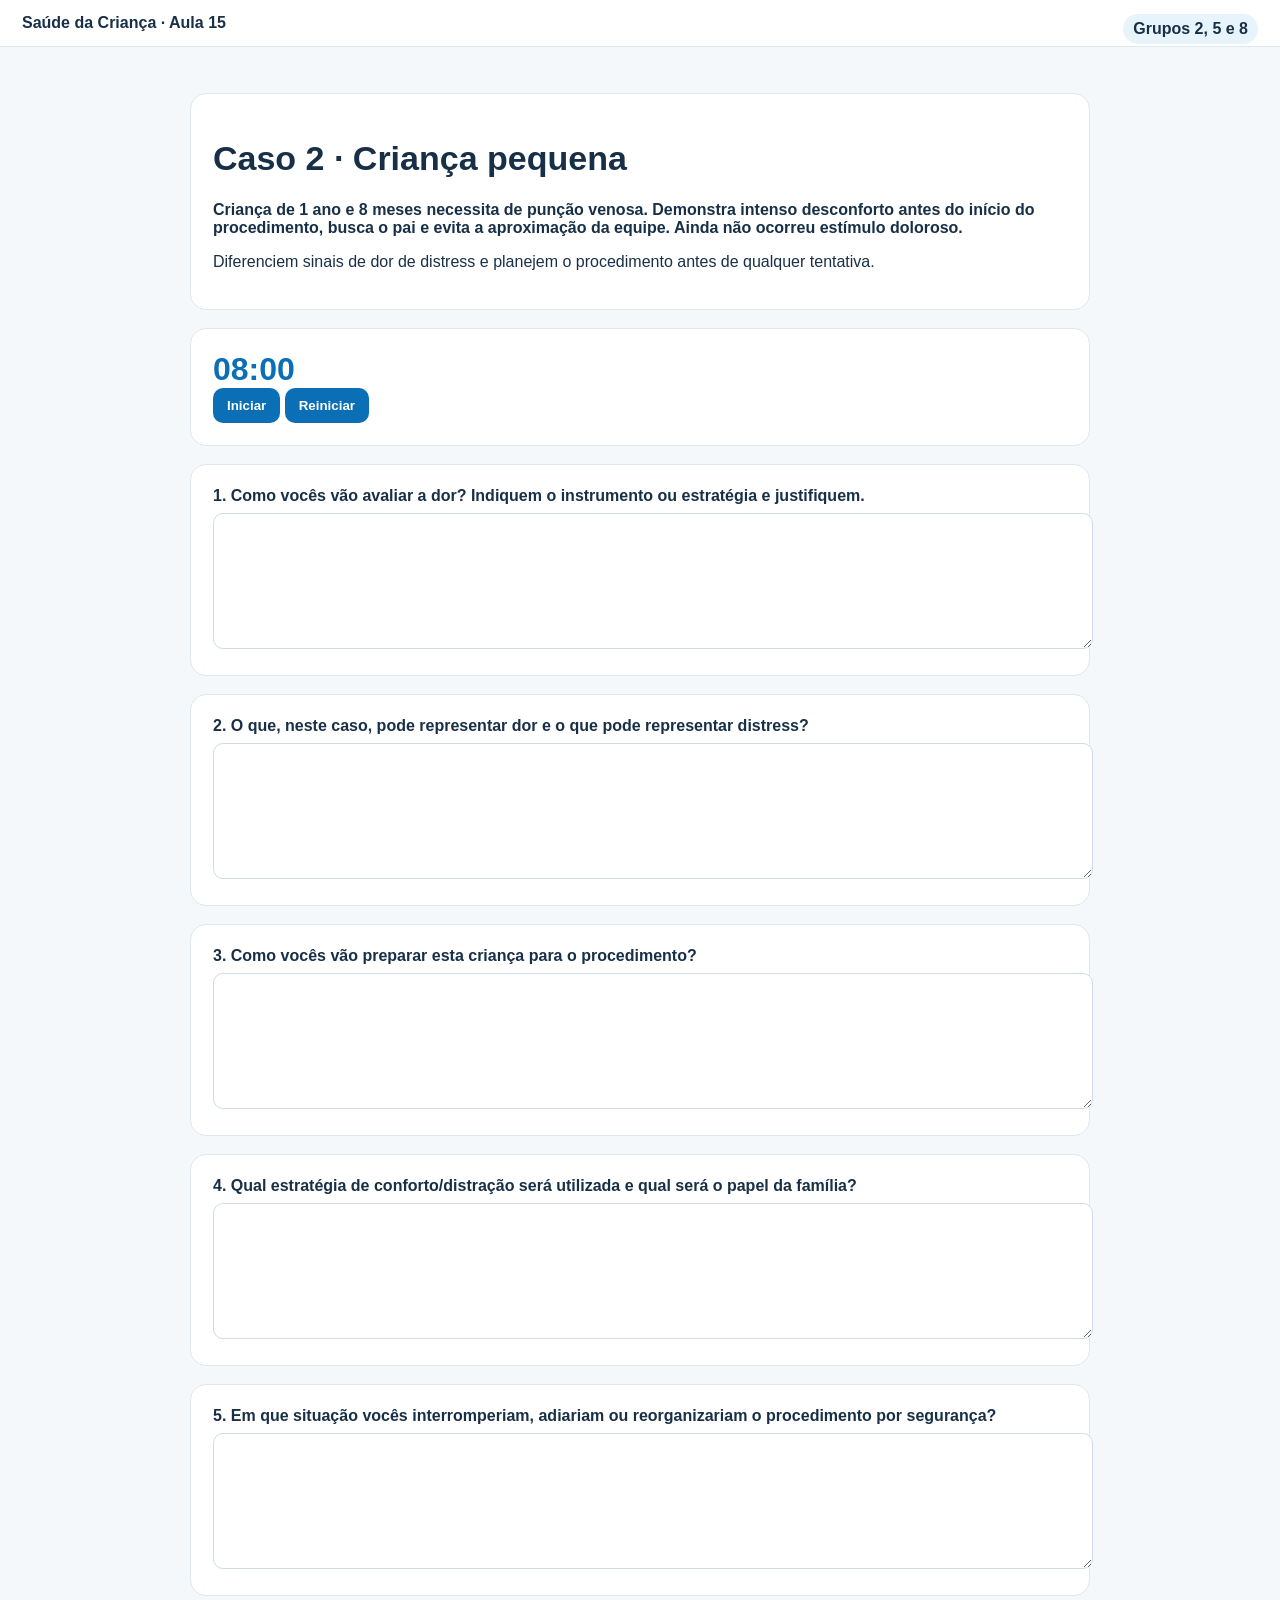
==== caso2.html @ 2fbd16d9 "Adiciona caso 2" ====
<!doctype html><html lang="pt-BR"><head><meta charset="utf-8"><meta name="viewport" content="width=device-width,initial-scale=1"><title>Caso 2 · Plano de procedimento</title><link rel="stylesheet" href="style.css"></head><body><div class="top">Saúde da Criança · Aula 15 <span class="badge">Grupos 2, 5 e 8</span></div><main><div class="card"><h1>Caso 2 · Criança pequena</h1><p><strong>Criança de 1 ano e 8 meses necessita de punção venosa. Demonstra intenso desconforto antes do início do procedimento, busca o pai e evita a aproximação da equipe. Ainda não ocorreu estímulo doloroso.</strong></p><p>Diferenciem sinais de dor de distress e planejem o procedimento antes de qualquer tentativa.</p></div><div class="card"><div class="timer" id="timer">08:00</div><button class="btn" onclick="startTimer()">Iniciar</button> <button class="btn" onclick="resetTimer()">Reiniciar</button></div><div class="card"><div class="q">1. Como vocês vão avaliar a dor? Indiquem o instrumento ou estratégia e justifiquem.</div><textarea></textarea></div><div class="card"><div class="q">2. O que, neste caso, pode representar dor e o que pode representar distress?</div><textarea></textarea></div><div class="card"><div class="q">3. Como vocês vão preparar esta criança para o procedimento?</div><textarea></textarea></div><div class="card"><div class="q">4. Qual estratégia de conforto/distração será utilizada e qual será o papel da família?</div><textarea></textarea></div><div class="card"><div class="q">5. Em que situação vocês interromperiam, adiariam ou reorganizariam o procedimento por segurança?</div><textarea></textarea></div></main><script src="script.js"></script></body></html>
---- style.css ----
body{font-family:Arial,sans-serif;margin:0;background:#f4f8fb;color:#183047}main{max-width:900px;margin:auto;padding:28px 20px}.card{background:white;border:1px solid #dfe7ef;border-radius:16px;padding:22px;margin:18px 0}.top{background:white;border-bottom:1px solid #dfe7ef;padding:14px 22px;font-weight:700}.badge{float:right;background:#e8f4fb;padding:6px 10px;border-radius:999px}.q{font-weight:700;margin-bottom:8px}textarea{width:100%;min-height:110px;padding:12px;border:1px solid #cfdce7;border-radius:10px;font:inherit}.timer{font-size:32px;font-weight:700;color:#0a6fb5}.btn{padding:10px 14px;border:0;border-radius:10px;background:#0a6fb5;color:white;font-weight:700;cursor:pointer}h1{font-size:34px}h2{font-size:22px}.muted{color:#637282}.notice{background:#fff7e8;border:1px solid #f0d79a;border-radius:12px;padding:14px}
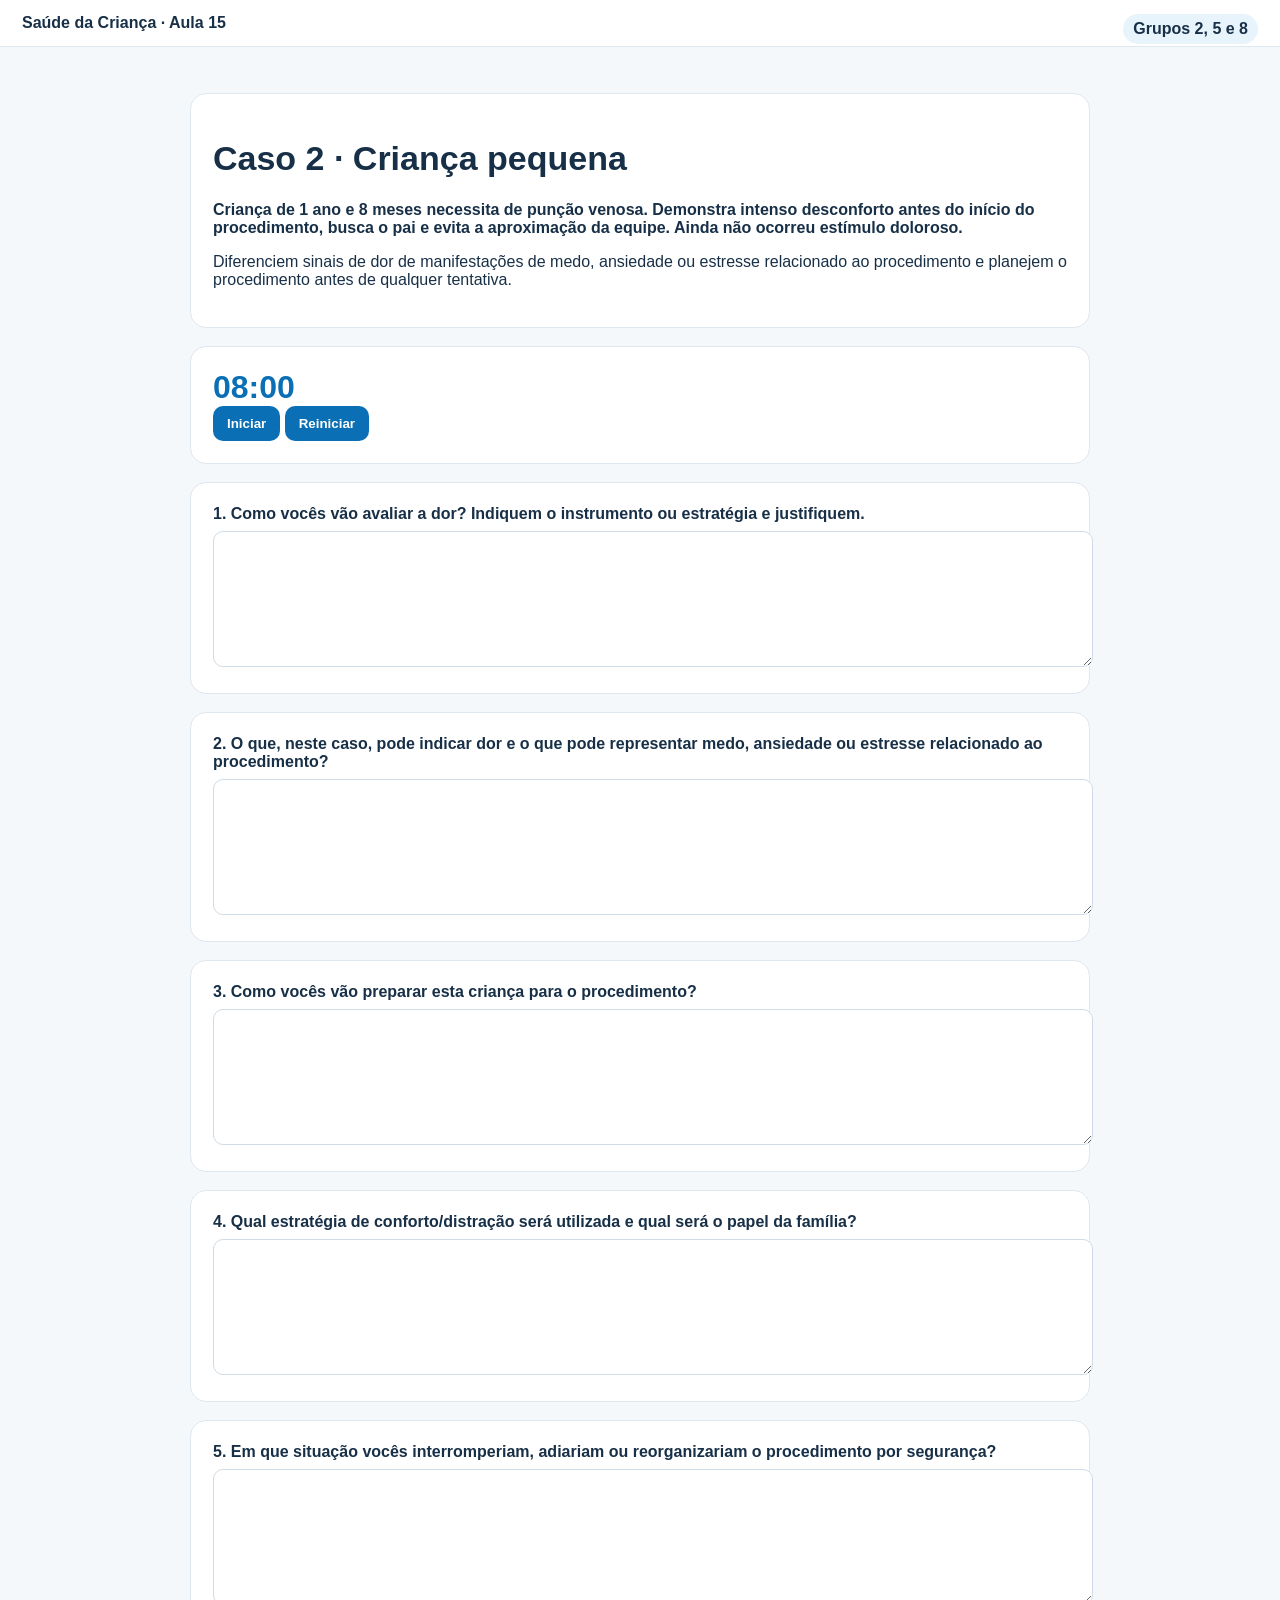
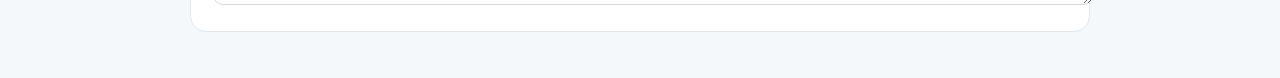
==== commit 2af16c49: "Ajusta terminologia do caso 2 para português claro" ====
--- a/caso2.html
+++ b/caso2.html
@@ -1 +1 @@
-<!doctype html><html lang="pt-BR"><head><meta charset="utf-8"><meta name="viewport" content="width=device-width,initial-scale=1"><title>Caso 2 · Plano de procedimento</title><link rel="stylesheet" href="style.css"></head><body><div class="top">Saúde da Criança · Aula 15 <span class="badge">Grupos 2, 5 e 8</span></div><main><div class="card"><h1>Caso 2 · Criança pequena</h1><p><strong>Criança de 1 ano e 8 meses necessita de punção venosa. Demonstra intenso desconforto antes do início do procedimento, busca o pai e evita a aproximação da equipe. Ainda não ocorreu estímulo doloroso.</strong></p><p>Diferenciem sinais de dor de distress e planejem o procedimento antes de qualquer tentativa.</p></div><div class="card"><div class="timer" id="timer">08:00</div><button class="btn" onclick="startTimer()">Iniciar</button> <button class="btn" onclick="resetTimer()">Reiniciar</button></div><div class="card"><div class="q">1. Como vocês vão avaliar a dor? Indiquem o instrumento ou estratégia e justifiquem.</div><textarea></textarea></div><div class="card"><div class="q">2. O que, neste caso, pode representar dor e o que pode representar distress?</div><textarea></textarea></div><div class="card"><div class="q">3. Como vocês vão preparar esta criança para o procedimento?</div><textarea></textarea></div><div class="card"><div class="q">4. Qual estratégia de conforto/distração será utilizada e qual será o papel da família?</div><textarea></textarea></div><div class="card"><div class="q">5. Em que situação vocês interromperiam, adiariam ou reorganizariam o procedimento por segurança?</div><textarea></textarea></div></main><script src="script.js"></script></body></html>+<!doctype html><html lang="pt-BR"><head><meta charset="utf-8"><meta name="viewport" content="width=device-width,initial-scale=1"><title>Caso 2 · Plano de procedimento</title><link rel="stylesheet" href="style.css"></head><body><div class="top">Saúde da Criança · Aula 15 <span class="badge">Grupos 2, 5 e 8</span></div><main><div class="card"><h1>Caso 2 · Criança pequena</h1><p><strong>Criança de 1 ano e 8 meses necessita de punção venosa. Demonstra intenso desconforto antes do início do procedimento, busca o pai e evita a aproximação da equipe. Ainda não ocorreu estímulo doloroso.</strong></p><p>Diferenciem sinais de dor de manifestações de medo, ansiedade ou estresse relacionado ao procedimento e planejem o procedimento antes de qualquer tentativa.</p></div><div class="card"><div class="timer" id="timer">08:00</div><button class="btn" onclick="startTimer()">Iniciar</button> <button class="btn" onclick="resetTimer()">Reiniciar</button></div><div class="card"><div class="q">1. Como vocês vão avaliar a dor? Indiquem o instrumento ou estratégia e justifiquem.</div><textarea></textarea></div><div class="card"><div class="q">2. O que, neste caso, pode indicar dor e o que pode representar medo, ansiedade ou estresse relacionado ao procedimento?</div><textarea></textarea></div><div class="card"><div class="q">3. Como vocês vão preparar esta criança para o procedimento?</div><textarea></textarea></div><div class="card"><div class="q">4. Qual estratégia de conforto/distração será utilizada e qual será o papel da família?</div><textarea></textarea></div><div class="card"><div class="q">5. Em que situação vocês interromperiam, adiariam ou reorganizariam o procedimento por segurança?</div><textarea></textarea></div></main><script src="script.js"></script></body></html>
